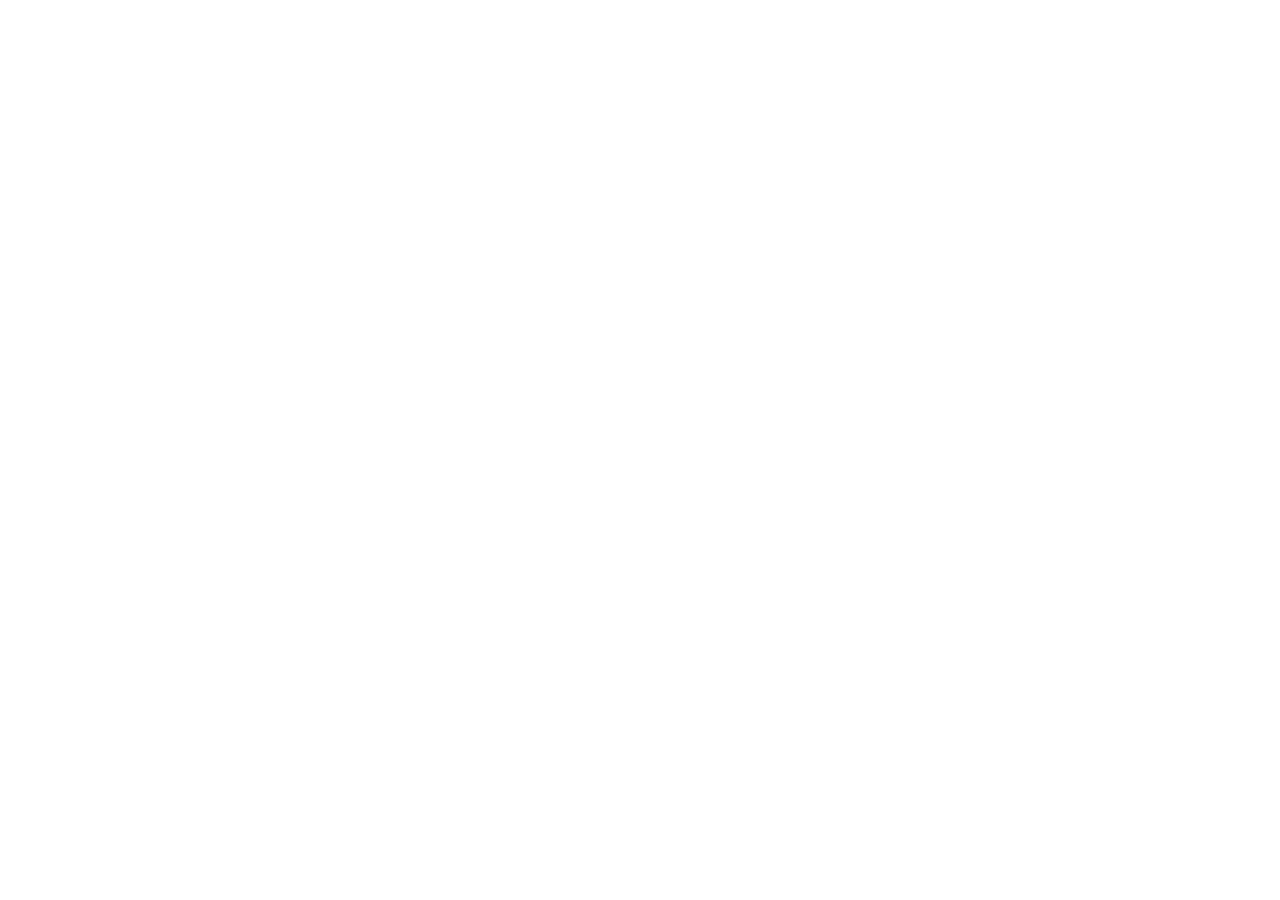
==== gyeryong/index.html @ 0632b05f "링크 테스트" ====
<!DOCTYPE html>
<html lang="en">
<head>
    <meta charset="UTF-8">
    <meta name="viewport" content="width=device-width, initial-scale=1.0">
    <title>계룡점 test</title>
</head>
<body>
    
</body>
</html>
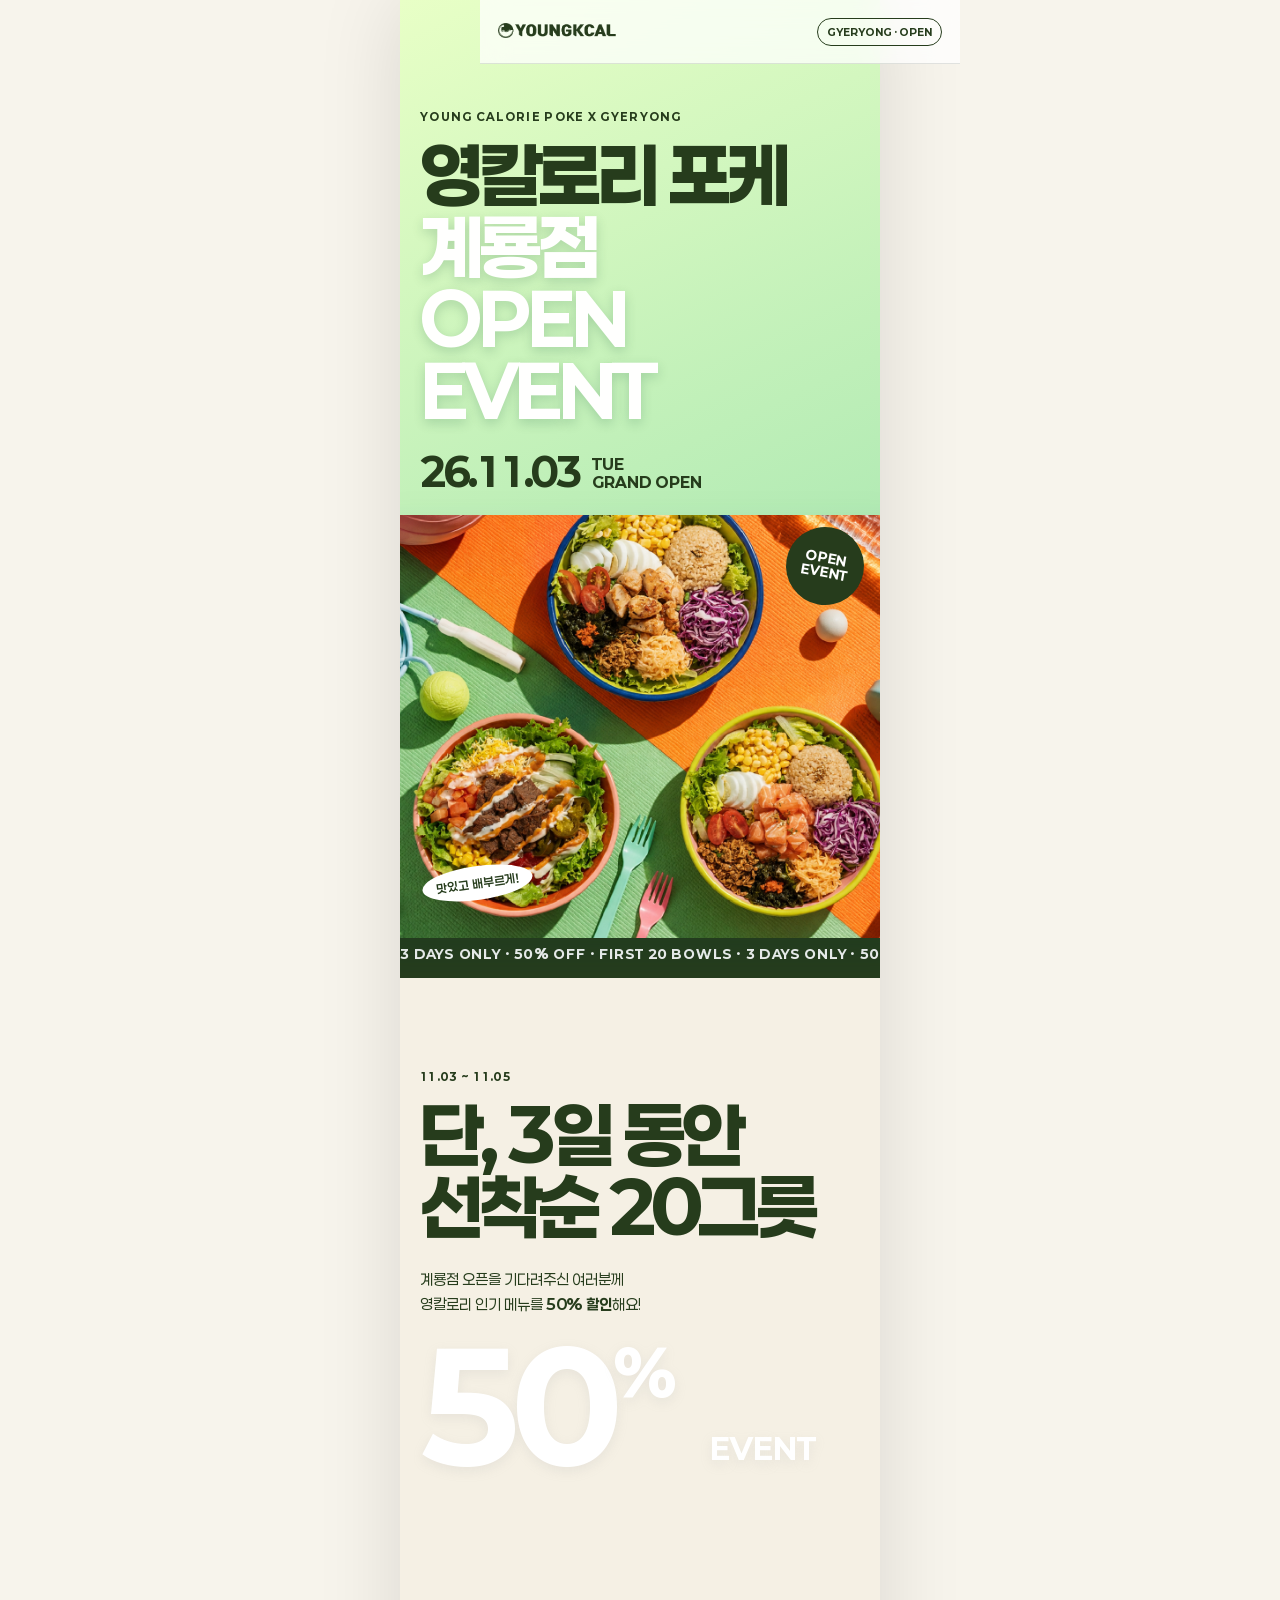
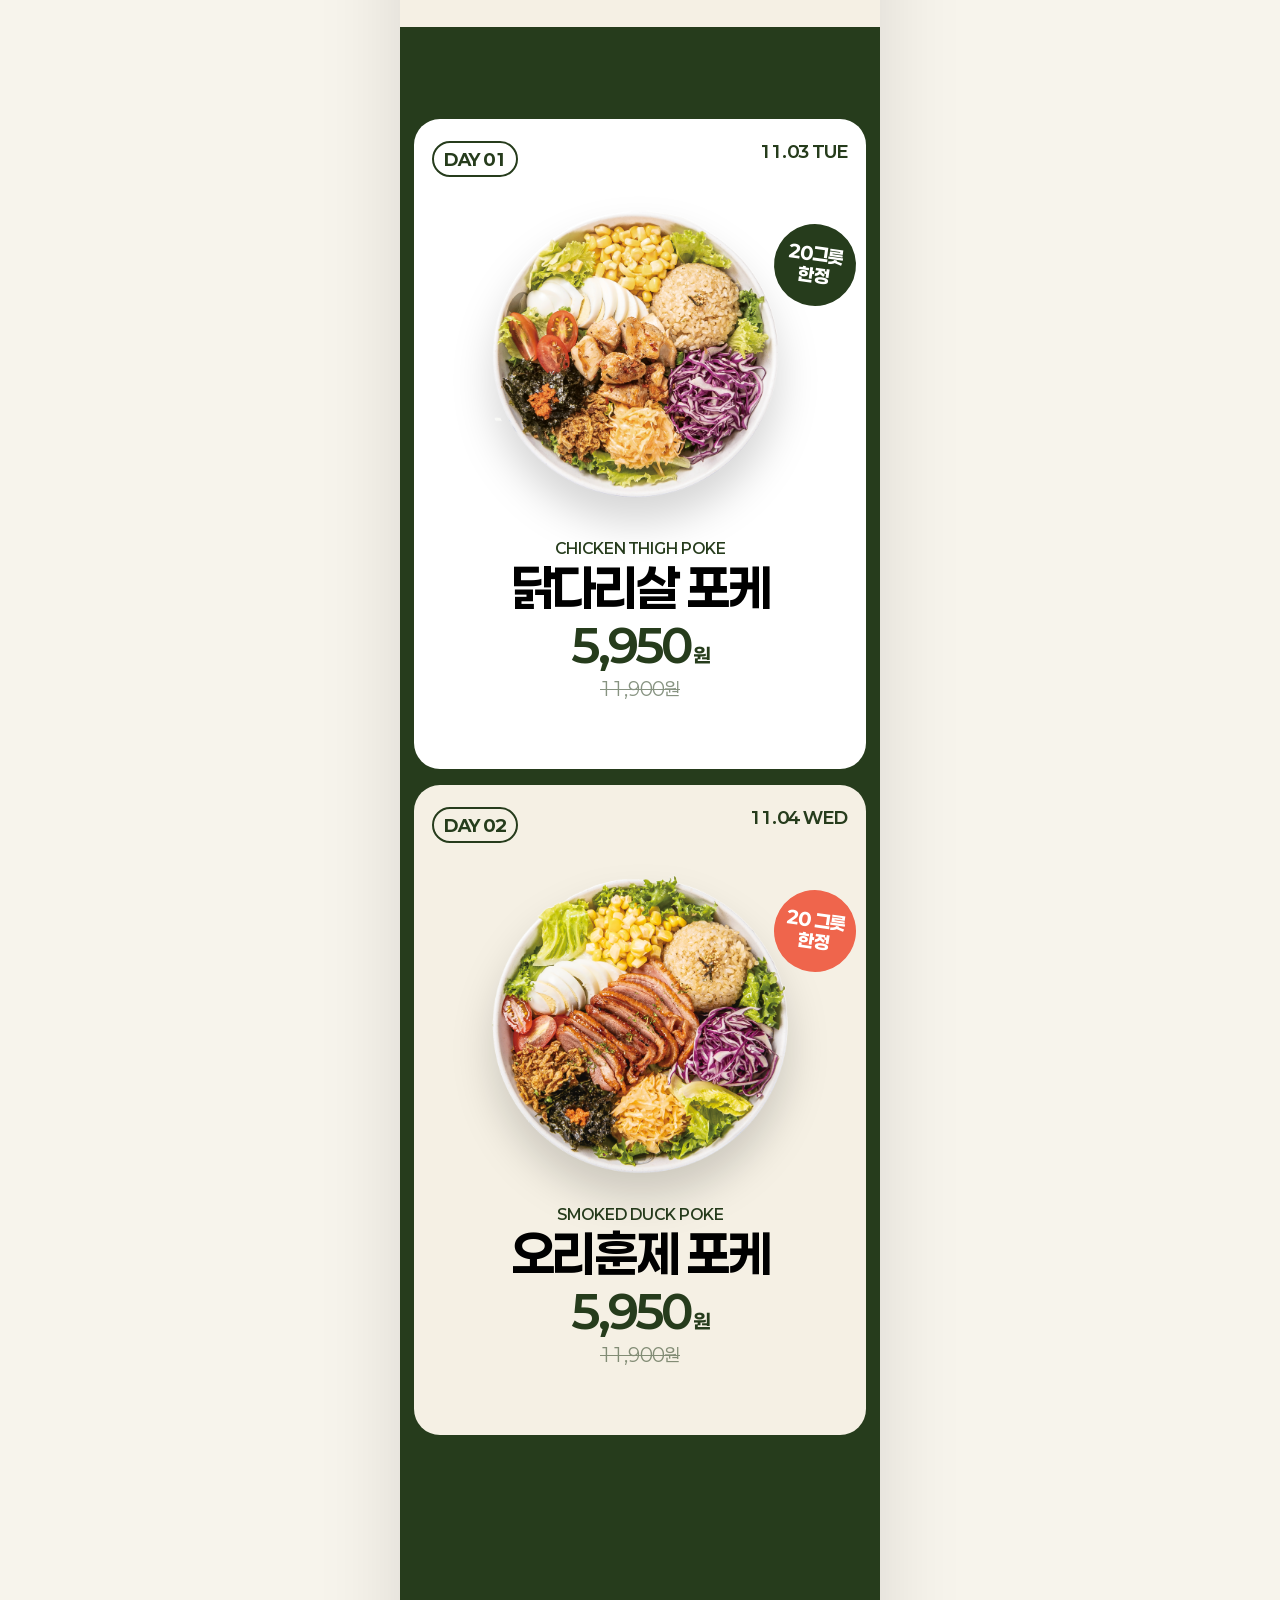
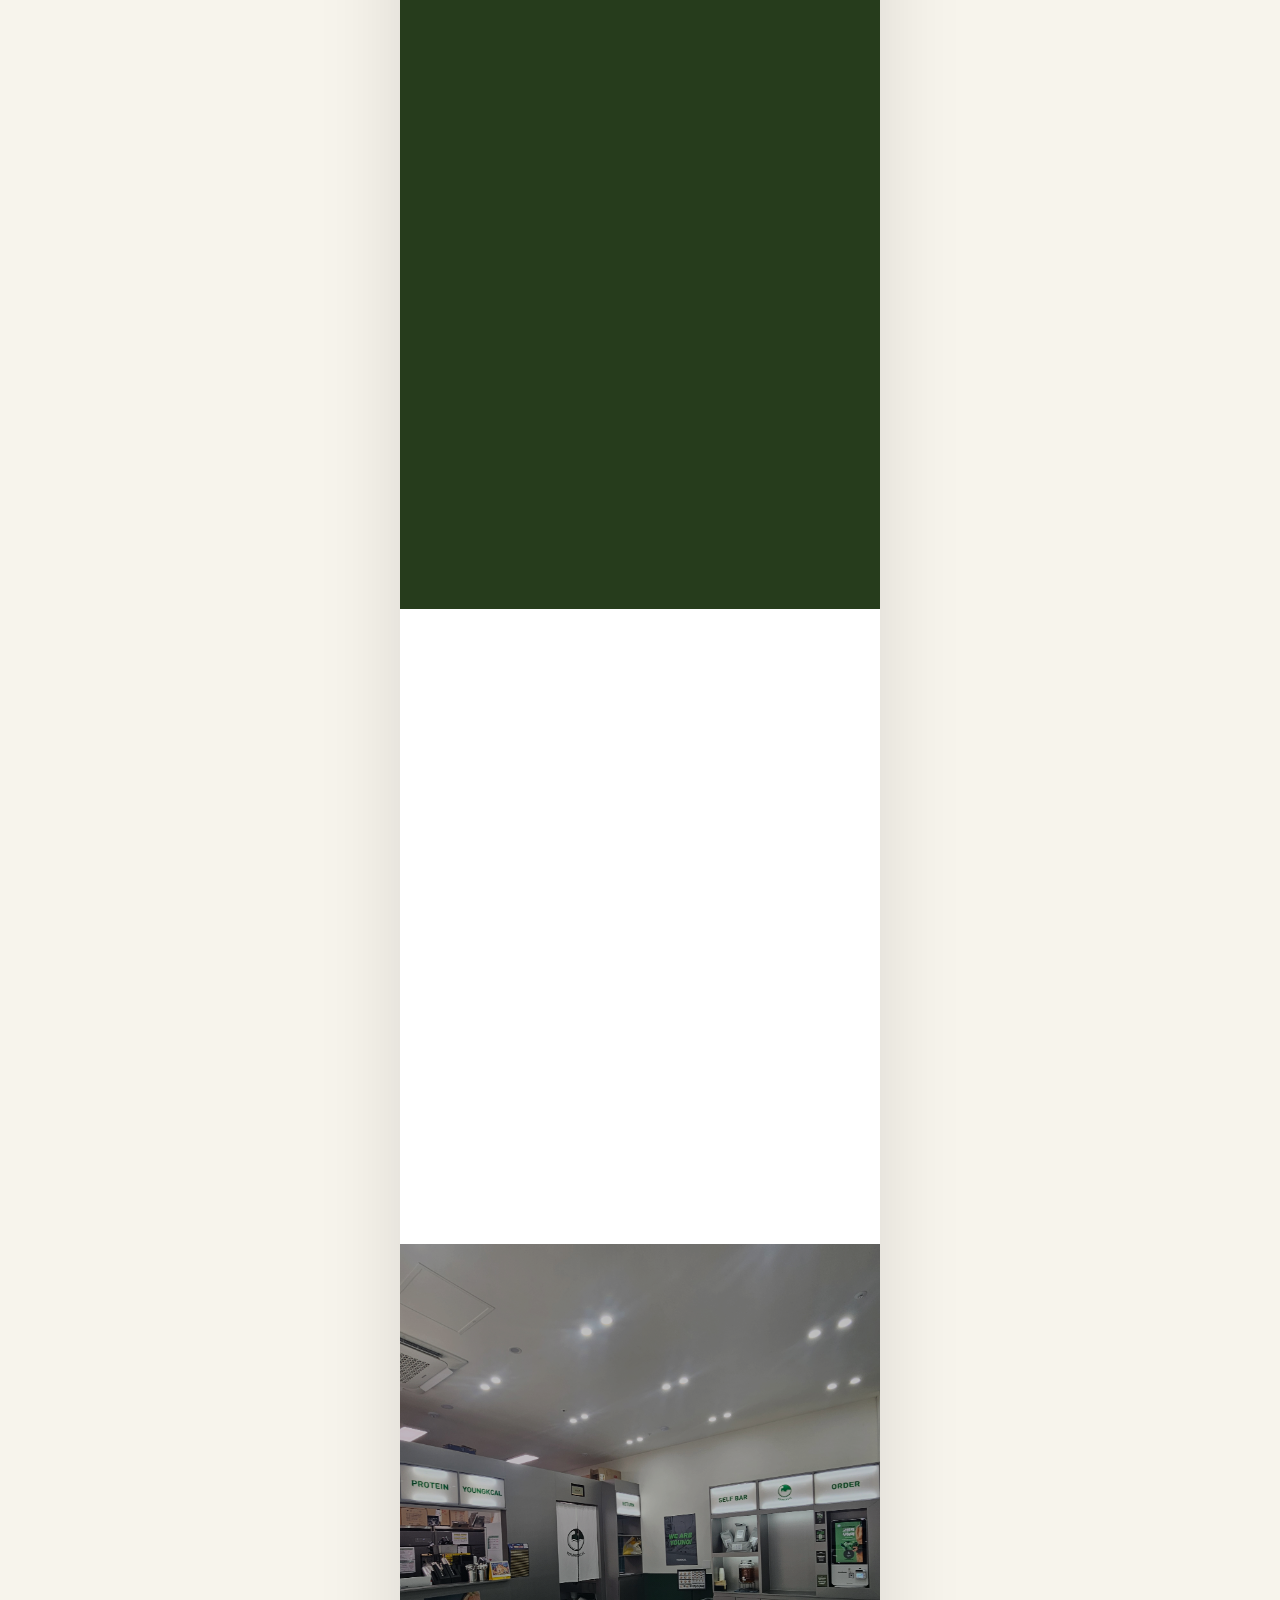
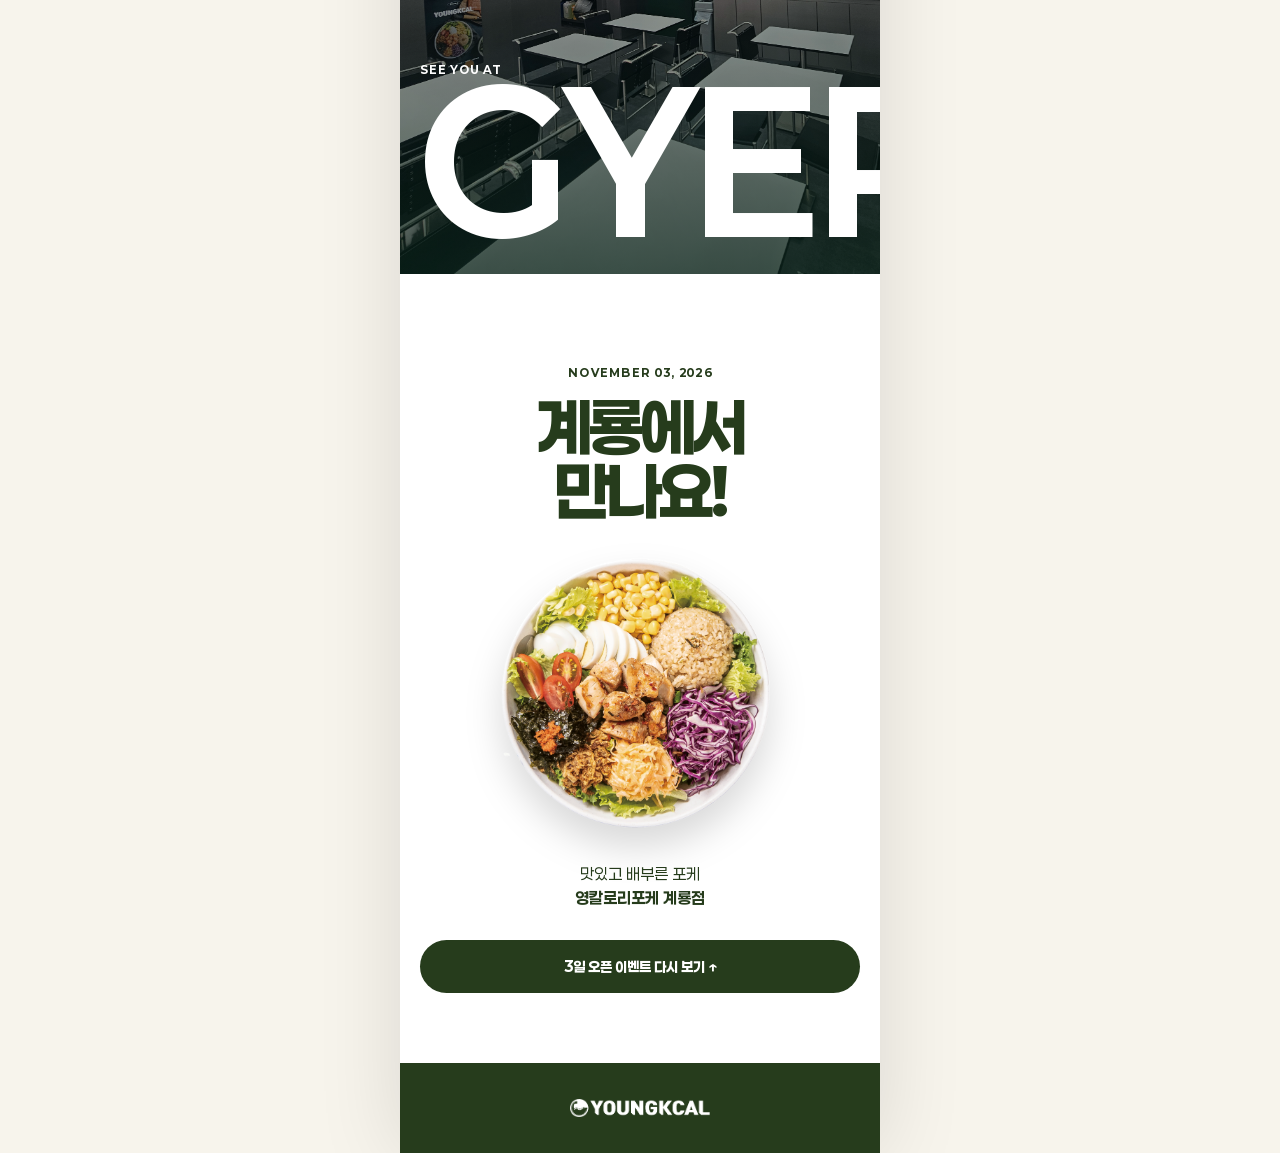
==== commit 0318e667: "계룡 1차 완성" ====
--- a/gyeryong/index.html
+++ b/gyeryong/index.html
@@ -1,11 +1,164 @@
-<!DOCTYPE html>
-<html lang="en">
-<head>
-    <meta charset="UTF-8">
-    <meta name="viewport" content="width=device-width, initial-scale=1.0">
-    <title>계룡점 test</title>
-</head>
-<body>
-    
-</body>
-</html>+<!doctype html>
+<html lang="ko">
+  <head>
+    <meta charset="utf-8" />
+    <meta
+      name="viewport"
+      content="width=device-width,initial-scale=1,viewport-fit=cover"
+    />
+    <meta name="theme-color" content="#b9ef67" />
+    <title>영칼로리포케 계룡점 GRAND OPEN</title>
+    <meta
+      name="description"
+      content="영칼로리포케 계룡점 11월 3일 오픈. 3일간 매일 선착순 20그릇 50% 할인."
+    />
+    <link rel="stylesheet" href="./style.css" />
+  </head>
+  <body>
+    <header class="nav">
+      <a class="brand" href="#top"
+        ><img
+          src="./images/logo.png"
+          alt="영칼로리포케"
+          onerror="
+            this.style.display = 'none';
+            this.nextElementSibling.style.display = 'block';
+          "
+        /><span>YOUNG CALORIE POKE</span></a
+      ><span class="nav-pill">GYERYONG · OPEN</span>
+    </header>
+    <main id="top">
+      <section class="hero section">
+        <div class="hero-copy reveal">
+          <p class="eyebrow">YOUNG CALORIE POKE X GYERYONG</p>
+          <h1>영칼로리 포케<br /><em>계룡점</em><br /><em>OPEN EVENT</em></h1>
+          <div class="open-date">
+            <b>26.11.03</b><span>TUE<br />GRAND OPEN</span>
+          </div>
+        </div>
+        <div class="hero-art reveal">
+          <div class="burst">OPEN<br />EVENT</div>
+          <img src="./images/keyvisual.jpg" alt="영칼로리포케 키 비주얼" /><span
+            class="scribble"
+            >맛있고 배부르게!</span
+          >
+        </div>
+        <div class="ticker">
+          <div>
+            3 DAYS ONLY · 50% OFF · FIRST 20 BOWLS · 3 DAYS ONLY · 50% OFF ·
+            FIRST 20 BOWLS ·
+          </div>
+        </div>
+      </section>
+      <section class="deal section">
+        <div class="deal-head reveal">
+          <p class="eyebrow">11.03 ~ 11.05</p>
+          <h2>단, 3일 동안<br /><span>선착순 20그릇</span></h2>
+          <p class="deal-desc">
+            계룡점 오픈을 기다려주신 여러분께<br />영칼로리 인기 메뉴를
+            <strong>50% 할인</strong>해요!
+          </p>
+        </div>
+        <div class="big-50 reveal">
+          <span>50</span><b>%</b><small>EVENT</small>
+        </div>
+      </section>
+      <section class="menus section" id="event">
+        <article class="menu-card reveal lime">
+          <div class="card-top"><span>DAY 01</span><b>11.03 TUE</b></div>
+          <div class="food-wrap">
+            <img src="./images/poke1.png" alt="닭다리살 포케" /><span
+              class="limit"
+              >20그릇<br />한정</span
+            >
+          </div>
+          <div class="menu-info">
+            <p>CHICKEN THIGH POKE</p>
+            <h3>닭다리살 포케</h3>
+            <div class="price">
+              <strong>5,950<small>원</small></strong><del>11,900원</del>
+            </div>
+          </div>
+        </article>
+        <article class="menu-card reveal cream">
+          <div class="card-top"><span>DAY 02</span><b>11.04 WED</b></div>
+          <div class="food-wrap">
+            <img src="./images/poke2.png" alt="오리훈제 포케" /><span
+              class="limit dark"
+              >20 그릇<br />한정</span
+            >
+          </div>
+          <div class="menu-info">
+            <p>SMOKED DUCK POKE</p>
+            <h3>오리훈제 포케</h3>
+            <div class="price">
+              <strong>5,950<small>원</small></strong><del>11,900원</del>
+            </div>
+          </div>
+        </article>
+        <article class="menu-card reveal mint">
+          <div class="card-top"><span>DAY 03</span><b>11.05 THU</b></div>
+          <div class="food-wrap">
+            <img src="./images/poke3.png" alt="부채살 포케" /><span
+              class="limit"
+              >20 그릇<br />한정</span
+            >
+          </div>
+          <div class="menu-info">
+            <p>FLANK CHUCK POKE</p>
+            <h3>부채살 포케</h3>
+            <div class="price">
+              <strong>6,950<small>원</small></strong><del>13,900원</del>
+            </div>
+          </div>
+        </article>
+      </section>
+      <section class="rules section">
+        <div class="reveal">
+          <p class="eyebrow">BEFORE YOU COME</p>
+          <h2>오픈 이벤트<br />이렇게 진행해요</h2>
+        </div>
+        <div class="rule-list reveal">
+          <div>
+            <b>01</b>
+            <p>
+              <strong>11월 3일–5일, 단 3일</strong
+              ><span>요일마다 할인 메뉴가 달라요.</span>
+            </p>
+          </div>
+          <div>
+            <b>02</b>
+            <p>
+              <strong>매일 선착순 20그릇</strong
+              ><span>준비 수량 소진 시 이벤트가 종료됩니다.</span>
+            </p>
+          </div>
+          <div>
+            <b>03</b>
+            <p>
+              <strong>50% 오픈 할인</strong
+              ><span>영칼로리 포케 계룡점에서 맛있고 배부르게 만나보세요!</span>
+            </p>
+          </div>
+        </div>
+      </section>
+      <section class="visual-break">
+        <img src="./images/store.jpg" alt="영칼로리포케 계룡점" />
+        <div><span>SEE YOU AT</span><strong>GYERYONG</strong></div>
+      </section>
+      <section class="closing section">
+        <p class="eyebrow">NOVEMBER 03, 2026</p>
+        <h2>계룡에서<br />만나요!</h2>
+        <img src="./images/poke1.png" alt="" />
+        <p class="closing-copy">
+          맛있고 배부른 포케<br /><strong>영칼로리포케 계룡점</strong>
+        </p>
+        <a href="#event">3일 오픈 이벤트 다시 보기 ↑</a>
+      </section>
+    </main>
+<footer>
+  <img src="./images/logo_w.png" alt="영칼로리포케 로고" class="footer-logo">
+</footer>
+    <script src="./script.js"></script>
+  </body>
+</html>
--- a/gyeryong/style.css
+++ b/gyeryong/style.css
@@ -0,0 +1,490 @@
+@import url("../fonts/font.css");
+
+:root {
+  --green: #263c1c;
+  --lime: #FFFFFF;
+  --mint: #fffeda;
+  --cream: #f5f0e4;
+  --ink: #263c1c;
+  --white: #fff;
+}
+* {
+  box-sizing: border-box;
+}
+html {
+  scroll-behavior: smooth;
+}
+body {
+  margin: 0;
+  background: #f7f4ec;
+  color: var(--ink);
+  font-family: Paperlogy, Arial, sans-serif;
+  overflow-x: hidden;
+}
+.nav {
+  height: 64px;
+  position: fixed;
+  z-index: 20;
+  top: 0;
+  left: 0;
+  right: 0;
+  padding: 0 18px;
+  display: flex;
+  align-items: center;
+  justify-content: space-between;
+  background: rgba(255, 255, 255, 0.747);
+  backdrop-filter: blur(14px);
+  border-bottom: 1px solid rgba(16, 39, 31, 0.12);
+}
+.brand {
+  color: inherit;
+  text-decoration: none;
+  font-weight: 800;
+  font-size: 12px;
+  letter-spacing: -0.2px;
+}
+.brand img {
+  width: 118px;
+  max-height: 30px;
+  object-fit: contain;
+}
+.brand span {
+  display: none;
+}
+.nav-pill {
+  font-size: 10px;
+  font-weight: 800;
+  border: 1px solid var(--ink);
+  border-radius: 100px;
+  padding: 7px 9px;
+}
+.section {
+  padding: 92px 20px;
+}
+.hero {
+  padding-top: 110px;
+  padding-bottom: 0;
+  background: linear-gradient(155deg, #e8ffc6 0%, #a9e7b1 72%);
+  min-height: 100svh;
+  position: relative;
+  overflow: hidden;
+}
+.eyebrow {
+  font-size: 11px;
+  font-weight: 800;
+  letter-spacing: 1.3px;
+  margin: 0 0 16px;
+}
+.hero h1,
+.deal h2,
+.rules h2,
+.closing h2 {
+  font-size: clamp(48px, 14vw, 72px);
+  line-height: 1.0;
+  letter-spacing: -4px;
+  margin: 0;
+  font-weight: 800;
+}
+.hero h1 em {
+  font-style: normal;
+  color: #fffffe;
+  /* -webkit-text-stroke: 1px var(--green); */
+  text-shadow: 0 4px 12px rgba(0, 70, 45, 0.18);
+}
+.open-date {
+  display: flex;
+  gap: 12px;
+  align-items: flex-end;
+  margin-top: 26px;
+}
+.open-date b {
+  font-size: 39px;
+  font-weight: 800;
+  line-height: 1;
+  letter-spacing: -2px;
+}
+.open-date span {
+  font-size: 15px;
+  font-weight: 800;
+  line-height: 1.25;
+}
+.hero-art {
+  height: 47vh;
+  min-height: 350px;
+  position: relative;
+  margin: 15px -20px 0;
+}
+.hero-art > img {
+  width: 118%;
+  height: 100%;
+  object-fit: contain;
+  position: absolute;
+  left: -9%;
+  bottom: -2%;
+  filter: drop-shadow(0 22px 22px rgba(17, 61, 45, 0.18));
+}
+.burst {
+  position: absolute;
+  z-index: 2;
+  right: 16px;
+  top: 20px;
+  width: 78px;
+  height: 78px;
+  background: var(--green);
+  color: #fff;
+  border-radius: 50%;
+  display: grid;
+  place-items: center;
+  text-align: center;
+  font-size: 13px;
+  font-weight: 800;
+  line-height: 1.05;
+  transform: rotate(10deg);
+}
+.scribble {
+  position: absolute;
+  z-index: 3;
+  left: 22px;
+  bottom: 30px;
+  background: #fff;
+  /* border: 1px solid var(--green); */
+  border-radius: 100%;
+  padding: 10px 14px;
+  font-size: 12px;
+  font-weight: 600;
+  transform: rotate(-8deg);
+}
+.ticker {
+  height: 48px;
+  background: var(--green);
+  color: #fff;
+  margin: 0 -20px;
+  overflow: hidden;
+  display: flex;
+  align-items: center;
+  white-space: nowrap;
+}
+.ticker div {
+  font-size: 13px;
+  font-weight: 800;
+  letter-spacing: 0.8px;
+  animation: ticker 18s linear infinite;
+}
+@keyframes ticker {
+  to {
+    transform: translateX(-50%);
+  }
+}
+.deal {
+  background: var(--cream);
+  padding-bottom: 70px;
+}
+.deal h2 span {
+  color: var(--green);
+}
+.deal-desc {
+  font-size: 15px;
+  line-height: 1.65;
+  margin: 24px 0 0;
+}
+.big-50 {
+  margin-top: 30px;
+  height: 210px;
+  display: flex;
+  align-items: flex-start;
+  justify-content: left;
+  color: #ffffff;
+  position: relative;
+  text-shadow: 0 4px 12px rgba(170, 170, 170, 0.18);
+
+}
+.big-50 span {
+  font-size: 150px;
+  line-height: 0.8;
+  font-weight: 800;
+  letter-spacing: -3px;
+
+}
+.big-50 b {
+  font-size: 62px;
+  line-height: 0.8;
+  
+}
+.big-50 small {
+  position: absolute;
+  bottom: 0;
+  right: 10%;
+  top: 40%;
+  font-size: 30px;
+  font-weight: 800;
+  /* border-bottom: 4px solid var(--green); */
+}
+.menus {
+  background: var(--green);
+  padding-left: 14px;
+  padding-right: 14px;
+}
+.menu-card {
+  min-height: 650px;
+  border-radius: 26px;
+  padding: 22px 18px 28px;
+  margin-bottom: 16px;
+  overflow: hidden;
+  position: relative;
+}
+.lime {
+  background: var(--lime);
+}
+.cream {
+  background: var(--cream);
+}
+.mint {
+  background: var(--mint);
+}
+.card-top {
+  display: flex;
+  justify-content: space-between;
+  font-size: 17px;
+  font-weight: 800;
+}
+.card-top span {
+  border: 2px solid currentColor;
+  border-radius: 100px;
+  padding: 6px 10px;
+}
+.food-wrap {
+  height: 330px;
+  position: relative;
+  margin: 12px -18px 0;
+}
+.food-wrap img {
+  width: 120%;
+  height: 100%;
+  object-fit: contain;
+  position: absolute;
+  left: -10%;
+  filter: drop-shadow(0 25px 20px rgba(0, 0, 0, 0.16));
+  /* transition: 0.3s; */
+   animation: foodRotate 40s linear infinite;
+}
+.limit {
+  position: absolute;
+  right: 10px;
+  top: 35px;
+  background: var(--green);
+  color: #fff;
+  border-radius: 50%;
+  width: 82px;
+  height: 82px;
+  display: grid;
+  place-items: center;
+  text-align: center;
+  font-size: 18px;
+  font-weight: 800;
+  line-height: 1.15;
+  transform: rotate(8deg);
+}
+.limit.dark {
+  background: #ef654c;
+}
+.menu-info {
+    display: flex;
+    flex-direction: column;
+    align-items: center;
+}
+
+.menu-info p {
+  font-size: 15px;
+  font-weight: 600;
+  margin: 20px 0 6px;
+}
+.menu-info h3 {
+  font-size: 50px;
+  line-height: 1;
+  color: black;
+  letter-spacing: -2.3px;
+  margin: 0 0 10px;
+}
+.price {
+    display: flex;
+    flex-direction: column;
+    align-items: center;
+    gap: 10px;
+}
+.price del {
+  font-size: 18px;
+  opacity: 0.55;
+  margin-bottom: 7px;
+}
+.price strong {
+  font-size: 45px;
+  letter-spacing: -3px;
+  line-height: 1;
+}
+.price small {
+  font-size: 20px;
+  letter-spacing: -1px;
+  margin-left: 4px;
+}
+.rules {
+  background: #fff;
+}
+.rules h2 {
+  font-size: 48px;
+}
+.rule-list {
+  margin-top: 48px;
+  border-top: 1px solid #b9c1bd;
+}
+.rule-list > div {
+  display: grid;
+  grid-template-columns: 42px 1fr;
+  padding: 22px 0;
+  border-bottom: 1px solid #d7ddda;
+}
+.rule-list b {
+  font-size: 12px;
+}
+.rule-list p {
+  margin: 0;
+}
+.rule-list strong {
+  display: block;
+  font-size: 18px;
+  margin-bottom: 6px;
+}
+.rule-list span {
+  display: block;
+  font-size: 13px;
+  color: #63716c;
+  line-height: 1.5;
+}
+.visual-break {
+  height: 70svh;
+  min-height: 500px;
+  position: relative;
+  background: var(--green);
+  overflow: hidden;
+}
+.visual-break img {
+  width: 100%;
+  height: 100%;
+  object-fit: cover;
+}
+.visual-break:after {
+  content: "";
+  position: absolute;
+  inset: 0;
+  background: linear-gradient(transparent 45%, rgba(10, 40, 28, 0.65));
+}
+.visual-break div {
+  position: absolute;
+  z-index: 2;
+  left: 20px;
+  bottom: 25px;
+  color: #fff;
+}
+.visual-break span {
+  display: block;
+  font-size: 11px;
+  font-weight: 800;
+  letter-spacing: 1px;
+}
+.visual-break strong {
+  display: block;
+  font-size: 15vw;
+  letter-spacing: -4px;
+  line-height: 0.9;
+}
+.visual-break img {
+  filter: brightness(0.75);
+}
+.closing {
+  text-align: center;
+  background: var(--lime);
+  padding-bottom: 70px;
+  overflow: hidden;
+}
+.closing h2 {
+  font-size: 64px;
+}
+.closing img {
+  width: 120%;
+  height: 310px;
+  object-fit: contain;
+  margin: 15px -10% -5px;
+  filter: drop-shadow(0 20px 18px rgba(0, 0, 0, 0.15));
+}
+.closing-copy {
+  font-size: 16px;
+  line-height: 1.5;
+}
+.closing a {
+  display: block;
+  margin-top: 30px;
+  background: var(--green);
+  color: #fff;
+  text-decoration: none;
+  border-radius: 100px;
+  padding: 18px;
+  font-weight: 800;
+  font-size: 14px;
+}
+footer {
+  height: 90px;
+  background: #263c1c;
+  color: #fff;
+  padding: 20px;
+  display: flex;
+  align-items: flex-end;
+  justify-content: space-between;
+  font-size: 9px;
+  font-weight: 800;
+  letter-spacing: 0.7px;
+}
+
+footer {
+  display: flex;
+  justify-content: center;
+  align-items: center;
+}
+
+.footer-logo {
+  width: 140px;
+  height: auto;
+}
+.reveal {
+  opacity: 0;
+  transform: translateY(26px);
+  transition:
+    opacity 0.75s ease,
+    transform 0.75s cubic-bezier(0.2, 0.7, 0.2, 1);
+}
+.reveal.show {
+  opacity: 1;
+  transform: none;
+}
+@media (min-width: 600px) {
+  body {
+    max-width: 480px;
+    margin: auto;
+    box-shadow: 0 0 80px rgba(0, 0, 0, 0.12);
+  }
+  .nav {
+    max-width: 480px;
+    margin: auto;
+    left: 50%;
+    transform: translateX(-50%);
+    width: 100%;
+  }
+}
+
+
+@keyframes foodRotate {
+  from {
+    transform: rotate(0deg);
+  }
+  to {
+    transform: rotate(360deg);
+  }
+}
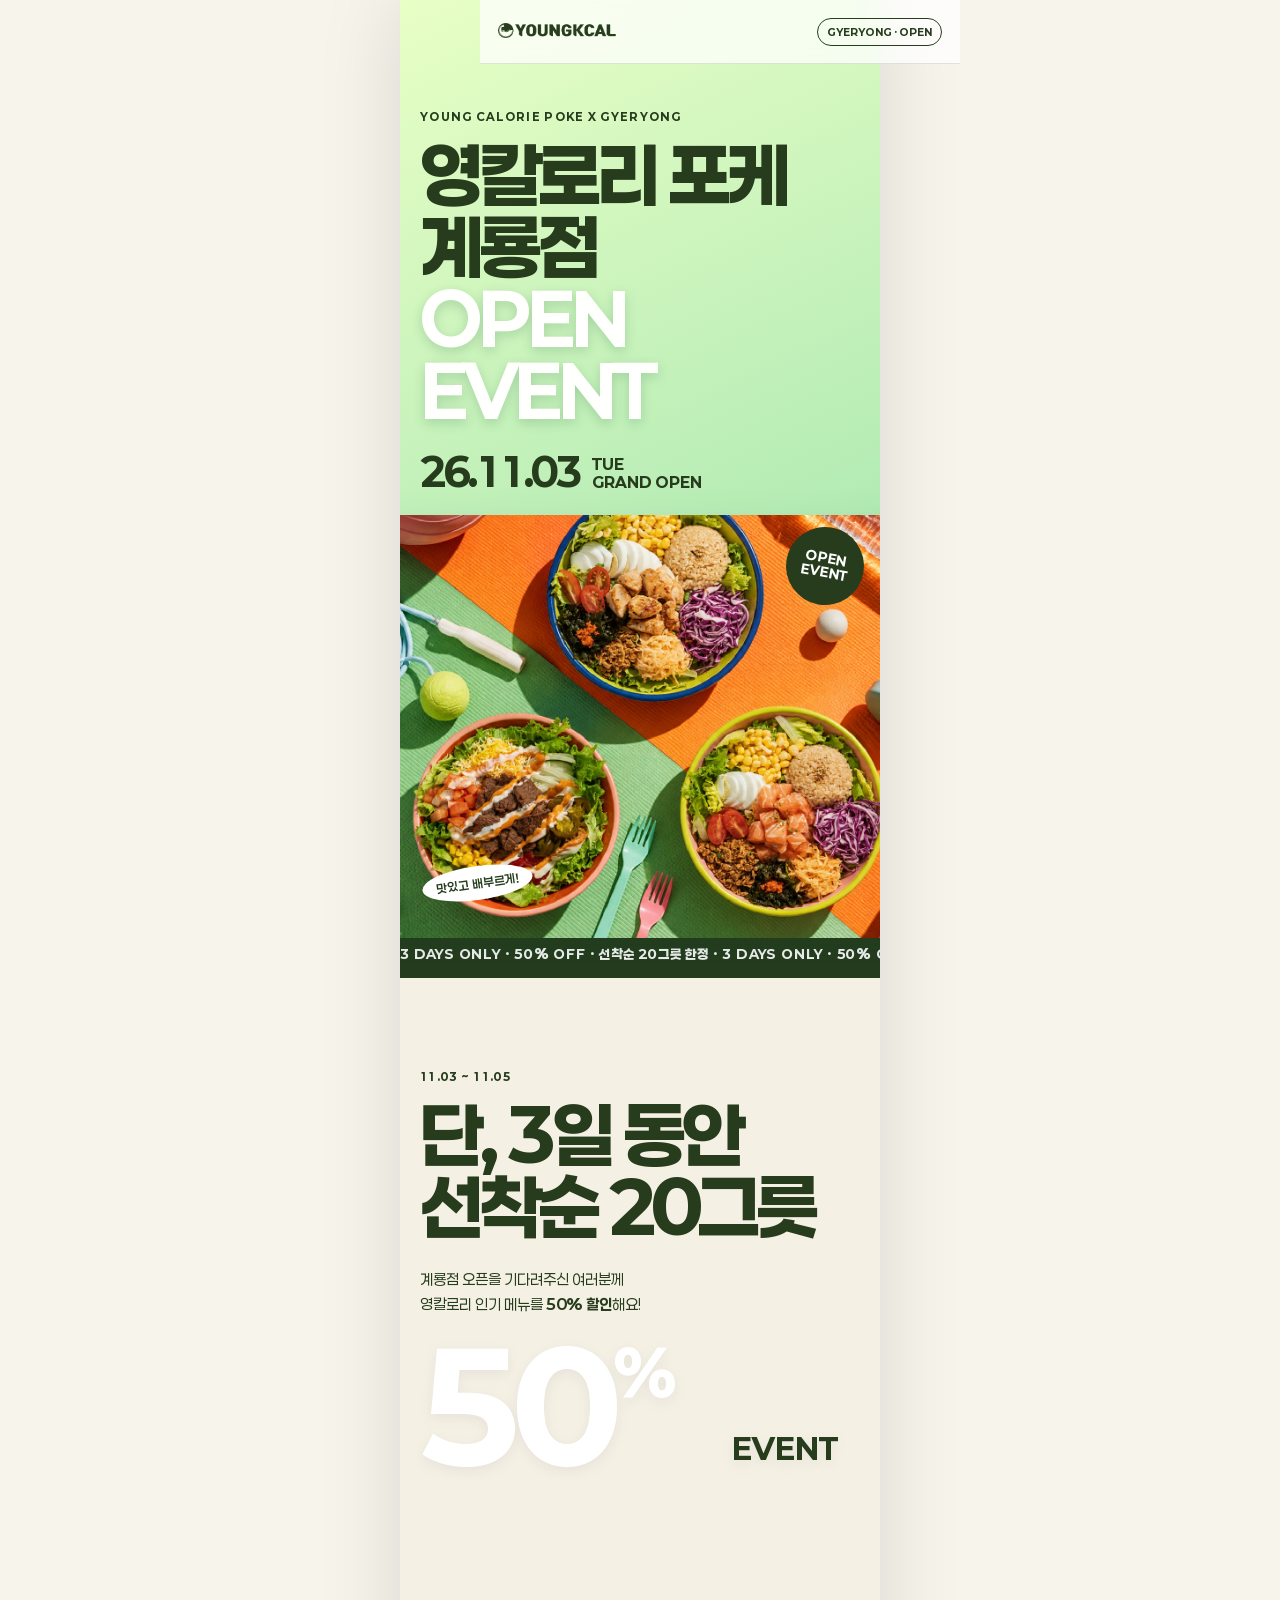
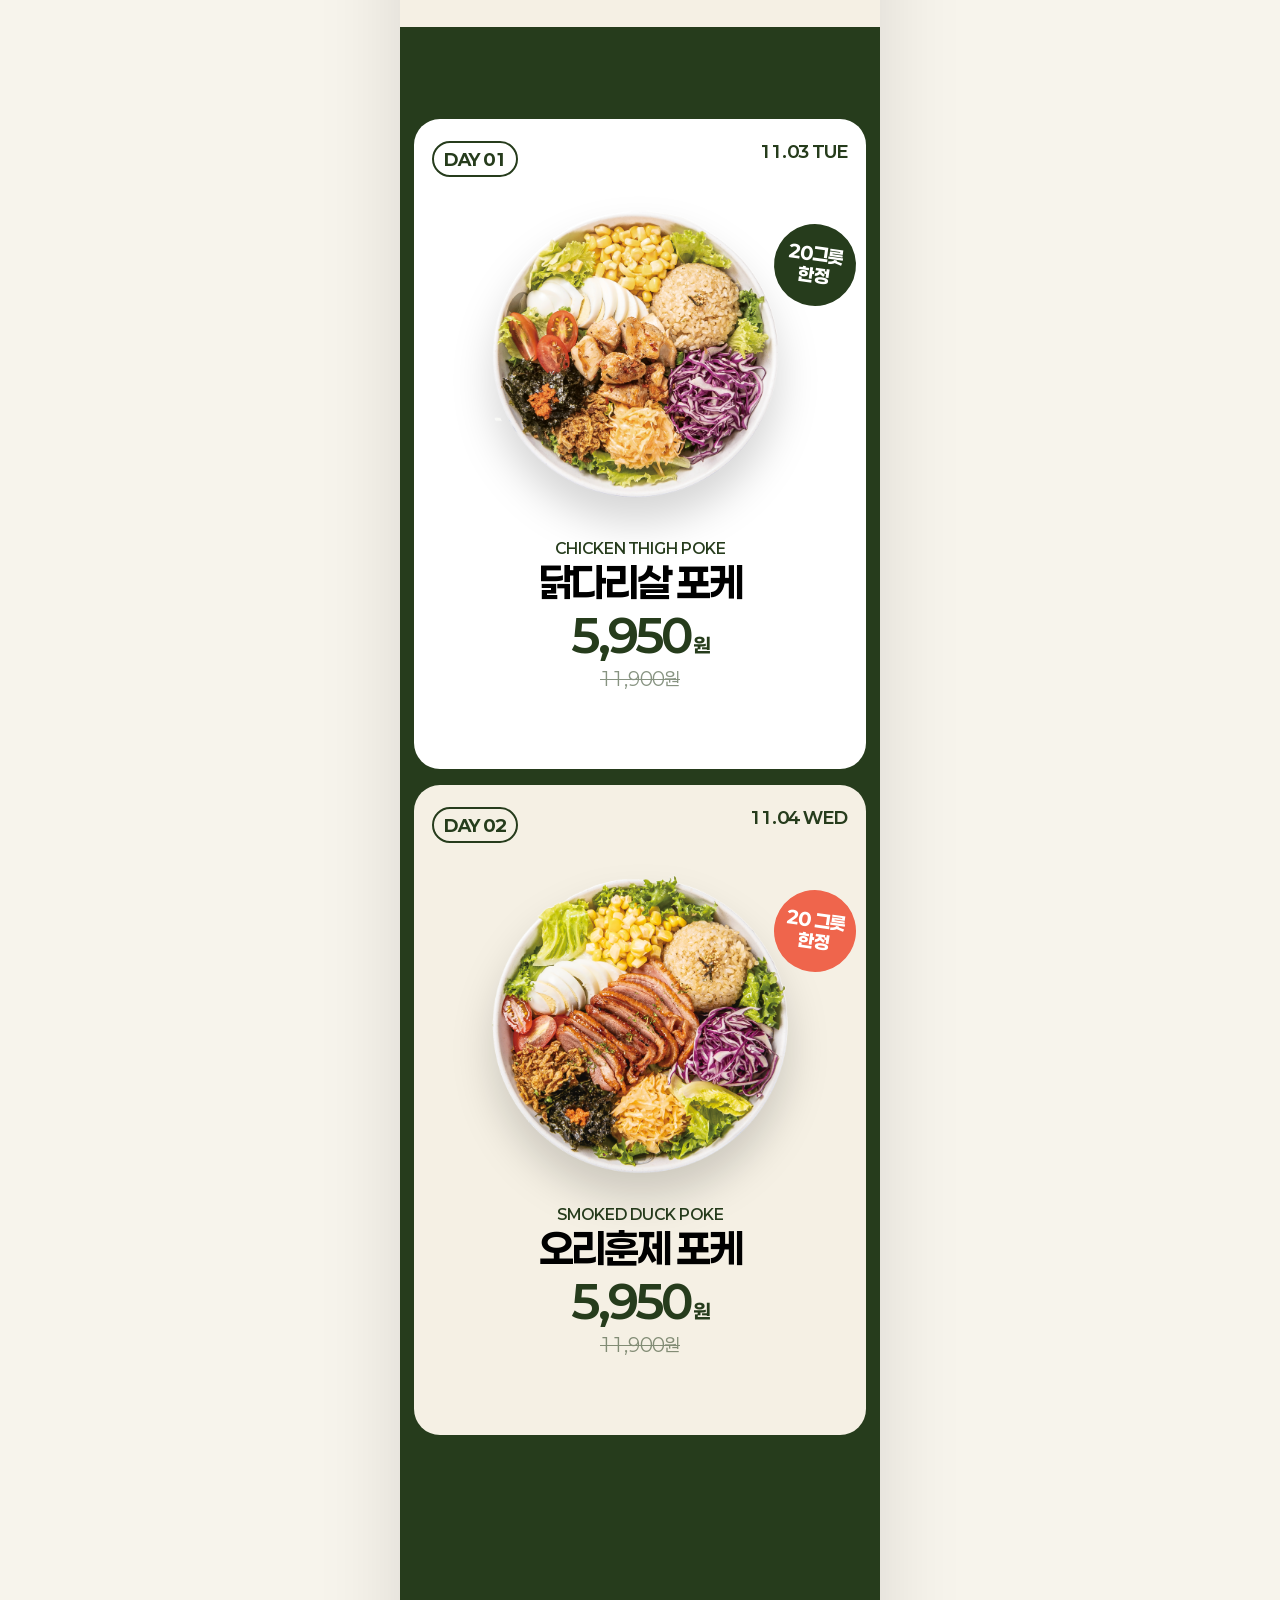
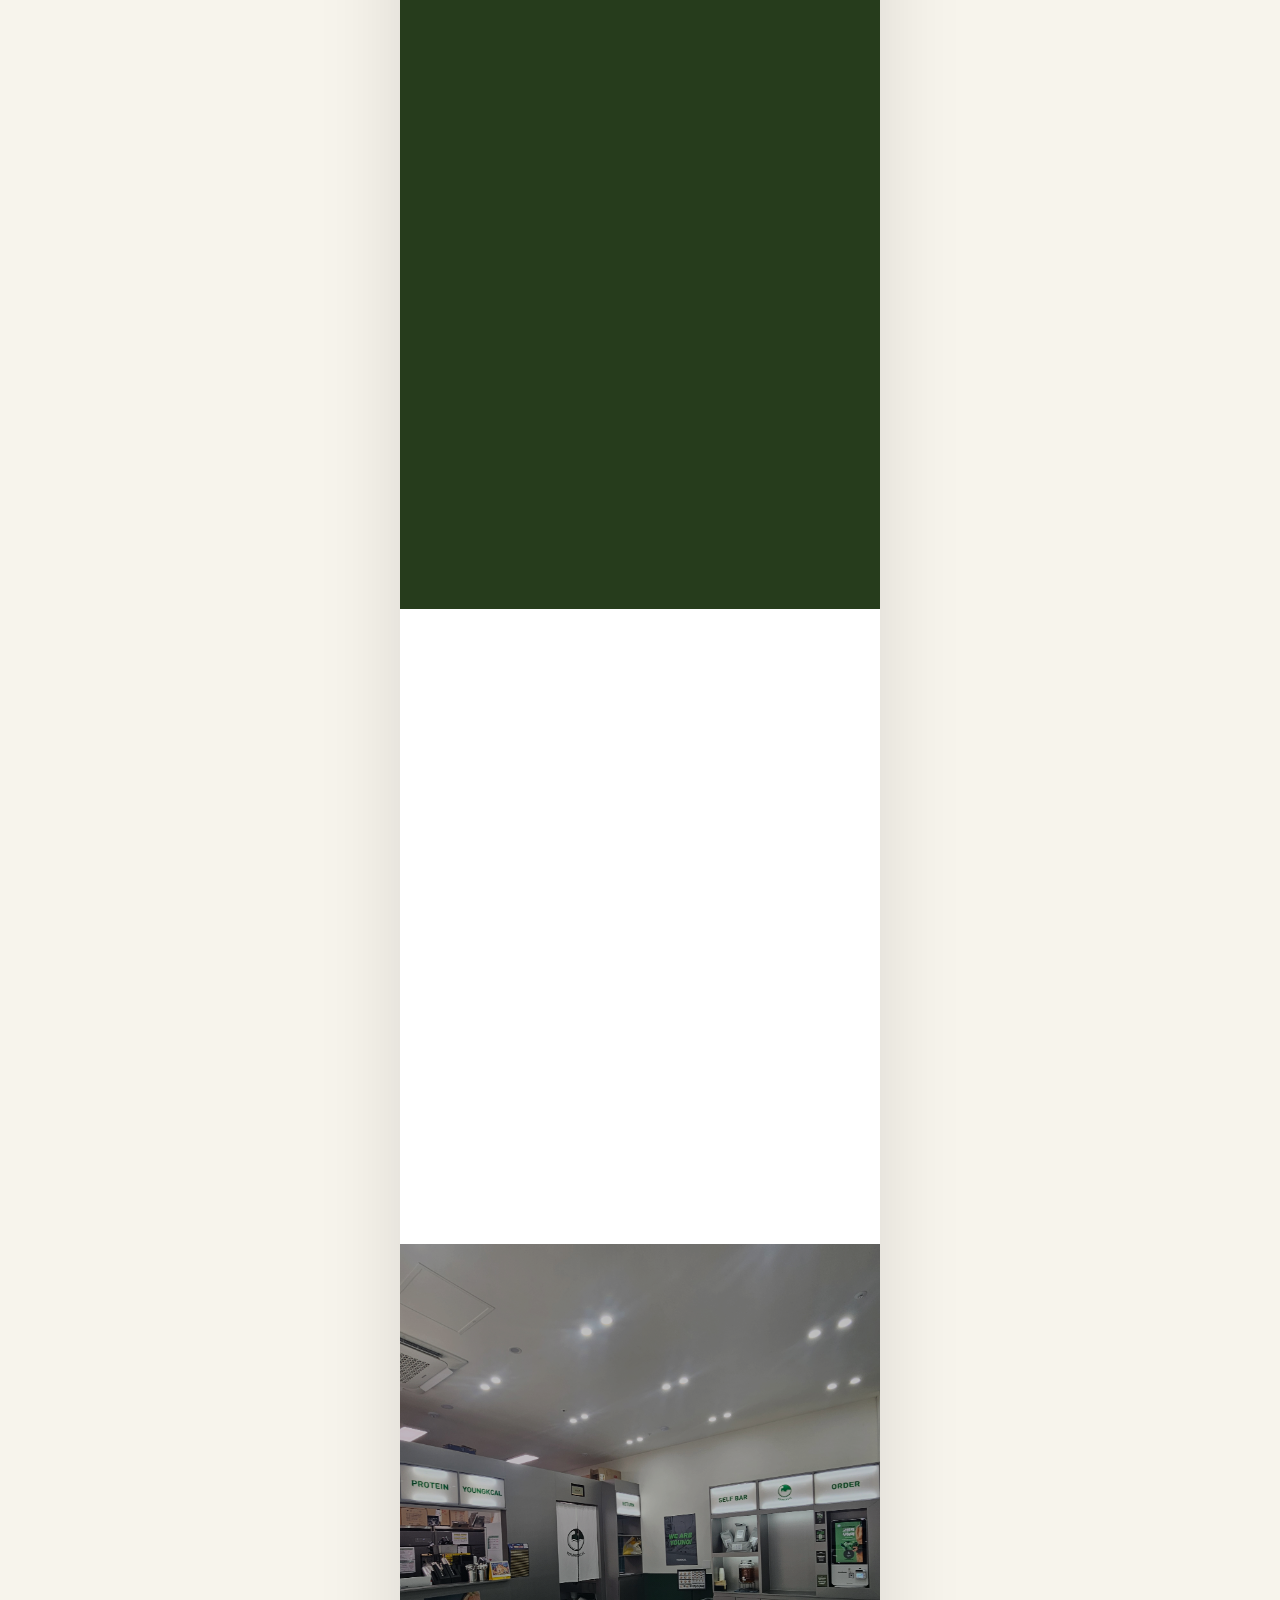
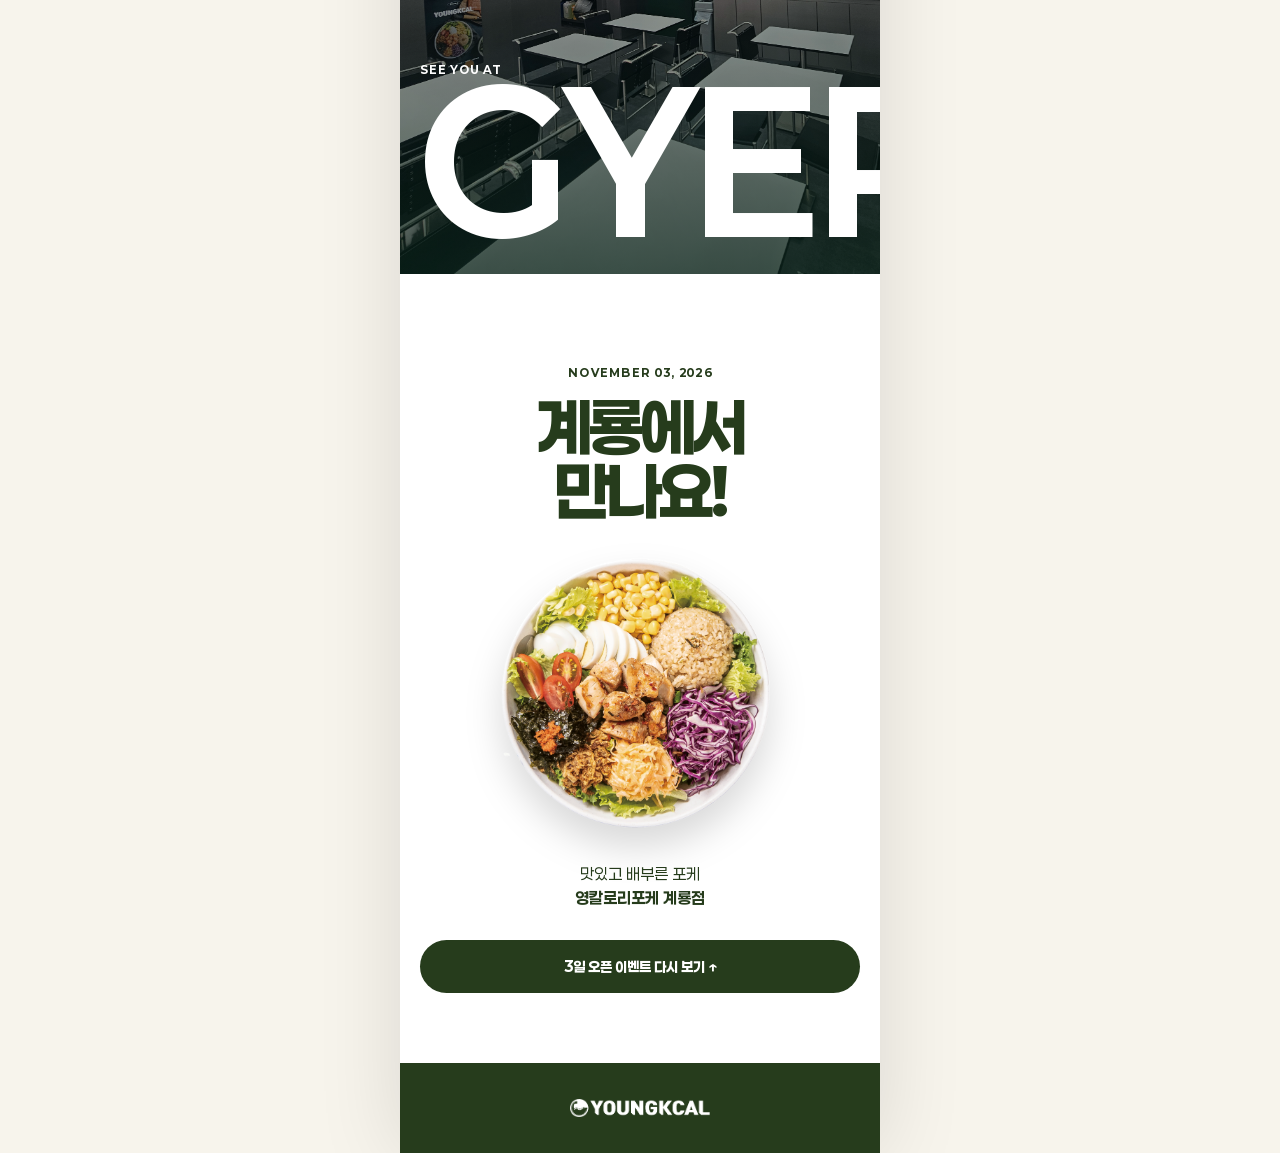
==== commit 7540ba42: "계룡 애니메이션 수정 및 텍스트 수정" ====
--- a/gyeryong/index.html
+++ b/gyeryong/index.html
@@ -31,7 +31,7 @@
       <section class="hero section">
         <div class="hero-copy reveal">
           <p class="eyebrow">YOUNG CALORIE POKE X GYERYONG</p>
-          <h1>영칼로리 포케<br /><em>계룡점</em><br /><em>OPEN EVENT</em></h1>
+          <h1>영칼로리 포케<br />계룡점<br /><em>OPEN EVENT</em></h1>
           <div class="open-date">
             <b>26.11.03</b><span>TUE<br />GRAND OPEN</span>
           </div>
@@ -45,8 +45,8 @@
         </div>
         <div class="ticker">
           <div>
-            3 DAYS ONLY · 50% OFF · FIRST 20 BOWLS · 3 DAYS ONLY · 50% OFF ·
-            FIRST 20 BOWLS ·
+            3 DAYS ONLY · 50% OFF · 선착순 20그릇 한정 · 3 DAYS ONLY · 50% OFF ·
+            선착순 20그릇 한정 ·
           </div>
         </div>
       </section>
--- a/gyeryong/style.css
+++ b/gyeryong/style.css
@@ -213,10 +213,11 @@
 .big-50 small {
   position: absolute;
   bottom: 0;
-  right: 10%;
+  right: 5%;
   top: 40%;
   font-size: 30px;
   font-weight: 800;
+  color: var(--green);
   /* border-bottom: 4px solid var(--green); */
 }
 .menus {
@@ -265,7 +266,7 @@
   left: -10%;
   filter: drop-shadow(0 25px 20px rgba(0, 0, 0, 0.16));
   /* transition: 0.3s; */
-   animation: foodRotate 40s linear infinite;
+   /* animation: foodRotate 60s linear infinite; */
 }
 .limit {
   position: absolute;
@@ -299,7 +300,7 @@
   margin: 20px 0 6px;
 }
 .menu-info h3 {
-  font-size: 50px;
+  font-size: 40px;
   line-height: 1;
   color: black;
   letter-spacing: -2.3px;
